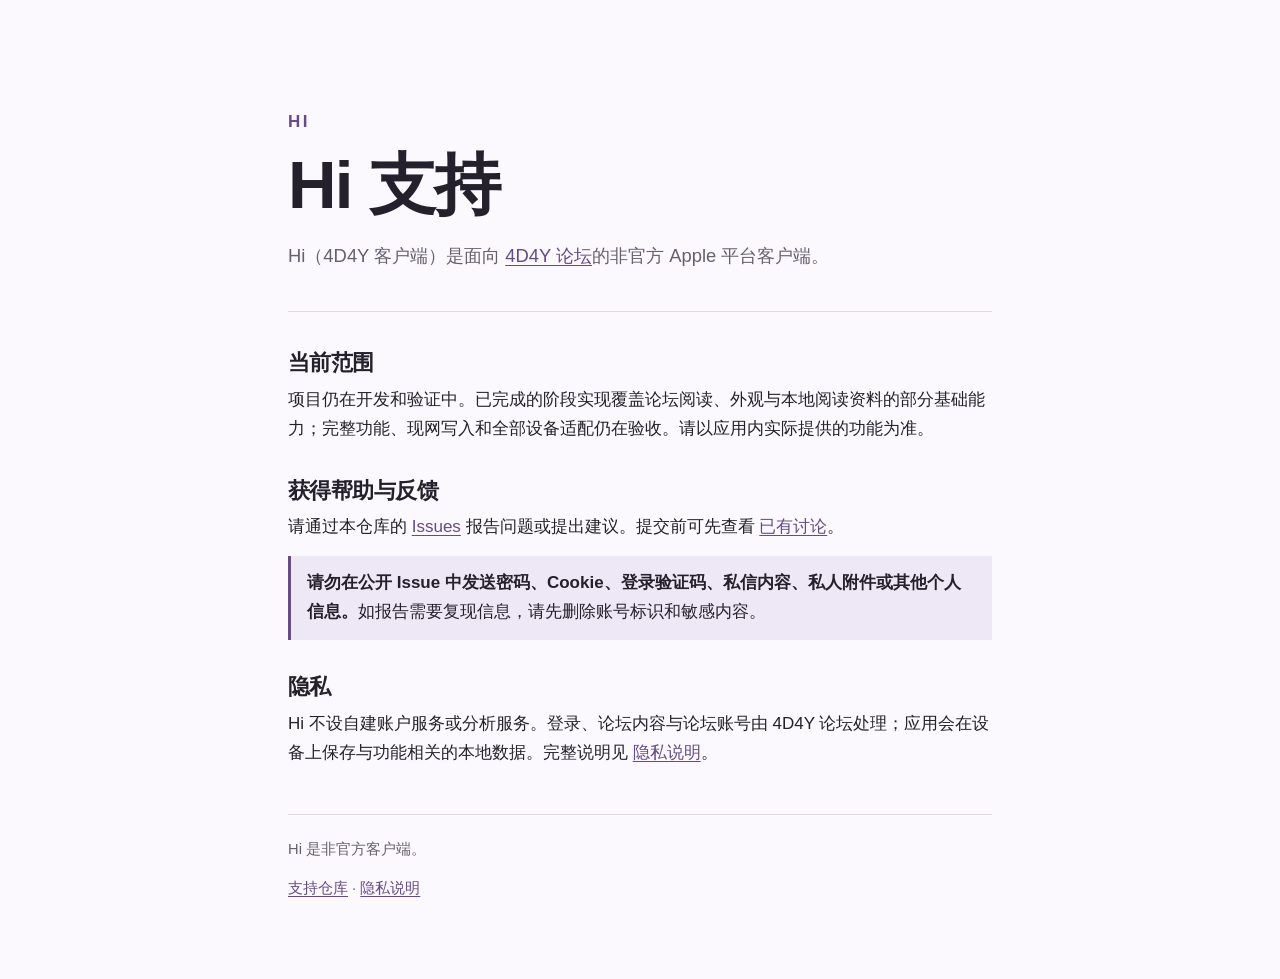
==== index.html @ a671dcf3 "Add Hi support site, privacy information and issue templates" ====
<!doctype html>
<html lang="zh-CN">
  <head>
    <meta charset="utf-8">
    <meta name="viewport" content="width=device-width, initial-scale=1">
    <meta name="description" content="Hi（4D4Y 客户端）是一个面向 4D4Y 论坛的非官方 Apple 平台客户端。">
    <title>Hi 支持</title>
    <link rel="stylesheet" href="style.css">
  </head>
  <body>
    <main>
      <header class="hero">
        <p class="eyebrow">HI</p>
        <h1>Hi 支持</h1>
        <p class="lede">Hi（4D4Y 客户端）是面向 <a href="https://www.4d4y.com/forum/">4D4Y 论坛</a>的非官方 Apple 平台客户端。</p>
      </header>

      <section>
        <h2>当前范围</h2>
        <p>项目仍在开发和验证中。已完成的阶段实现覆盖论坛阅读、外观与本地阅读资料的部分基础能力；完整功能、现网写入和全部设备适配仍在验收。请以应用内实际提供的功能为准。</p>
      </section>

      <section>
        <h2>获得帮助与反馈</h2>
        <p>请通过本仓库的 <a href="https://github.com/fqx/4D4Y-support/issues">Issues</a> 报告问题或提出建议。提交前可先查看 <a href="https://github.com/fqx/4D4Y-support/issues?q=is%3Aissue">已有讨论</a>。</p>
        <p class="notice"><strong>请勿在公开 Issue 中发送密码、Cookie、登录验证码、私信内容、私人附件或其他个人信息。</strong>如报告需要复现信息，请先删除账号标识和敏感内容。</p>
      </section>

      <section>
        <h2>隐私</h2>
        <p>Hi 不设自建账户服务或分析服务。登录、论坛内容与论坛账号由 4D4Y 论坛处理；应用会在设备上保存与功能相关的本地数据。完整说明见 <a href="privacy/">隐私说明</a>。</p>
      </section>

      <footer>
        <p>Hi 是非官方客户端。</p>
        <p><a href="https://github.com/fqx/4D4Y-support">支持仓库</a> · <a href="privacy/">隐私说明</a></p>
      </footer>
    </main>
  </body>
</html>
---- style.css ----
:root {
  color-scheme: light dark;
  --ink: #25212c;
  --muted: #665f70;
  --paper: #fbf9fd;
  --line: #ded8e7;
  --violet: #674b82;
  --violet-soft: #eee7f5;
}

* { box-sizing: border-box; }

body {
  margin: 0;
  background: var(--paper);
  color: var(--ink);
  font: 17px/1.7 -apple-system, BlinkMacSystemFont, "Segoe UI", sans-serif;
}

main { max-width: 760px; margin: 0 auto; padding: 12vh 28px 64px; }

.hero { border-bottom: 1px solid var(--line); padding-bottom: 40px; margin-bottom: 38px; }
.hero.compact { padding-bottom: 28px; }
.eyebrow { color: var(--violet); font-weight: 700; letter-spacing: .14em; margin: 0 0 8px; }
h1, h2 { line-height: 1.2; letter-spacing: -.025em; }
h1 { font-size: clamp(2.4rem, 7vw, 4.2rem); margin: 0; }
h2 { font-size: 1.35rem; margin: 0 0 10px; }
.lede { color: var(--muted); font-size: 1.15rem; margin: 14px 0 0; }
section { margin: 0 0 34px; }
p { margin: 0 0 14px; }
a { color: var(--violet); text-underline-offset: 3px; }
.notice { background: var(--violet-soft); border-left: 3px solid var(--violet); padding: 13px 16px; }
footer { border-top: 1px solid var(--line); color: var(--muted); font-size: .92rem; margin-top: 46px; padding-top: 22px; }

@media (prefers-color-scheme: dark) {
  :root { --ink: #f0ebf5; --muted: #c8bfce; --paper: #1b1820; --line: #403847; --violet: #c9a9e4; --violet-soft: #31283a; }
}
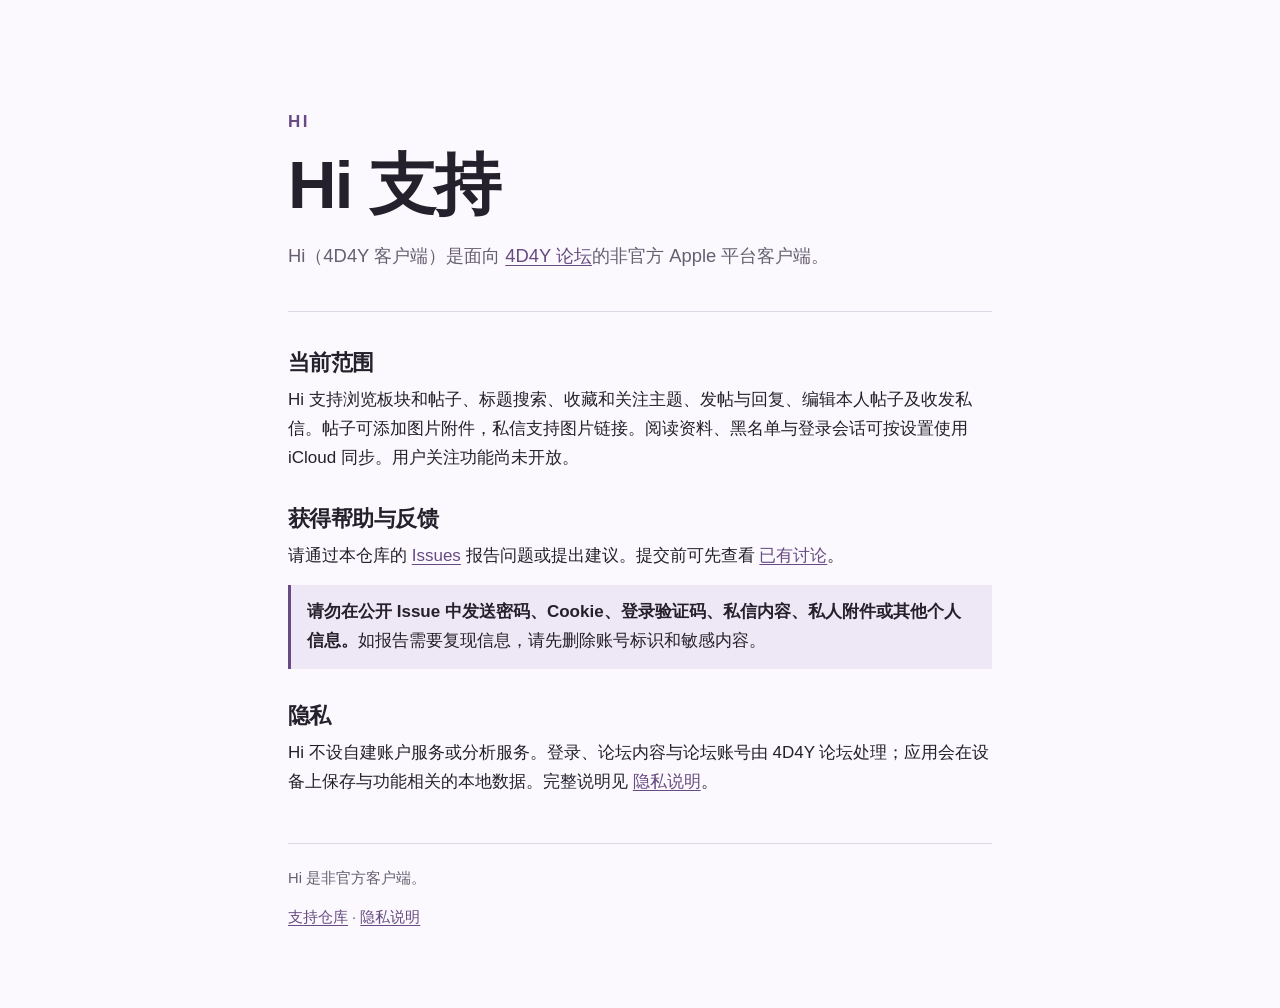
==== commit 3900c6bf: "Refresh support page with current reading, messaging and sync capabilities" ====
--- a/index.html
+++ b/index.html
@@ -17,7 +17,7 @@
 
       <section>
         <h2>当前范围</h2>
-        <p>项目仍在开发和验证中。已完成的阶段实现覆盖论坛阅读、外观与本地阅读资料的部分基础能力；完整功能、现网写入和全部设备适配仍在验收。请以应用内实际提供的功能为准。</p>
+        <p>Hi 支持浏览板块和帖子、标题搜索、收藏和关注主题、发帖与回复、编辑本人帖子及收发私信。帖子可添加图片附件，私信支持图片链接。阅读资料、黑名单与登录会话可按设置使用 iCloud 同步。用户关注功能尚未开放。</p>
       </section>
 
       <section>
